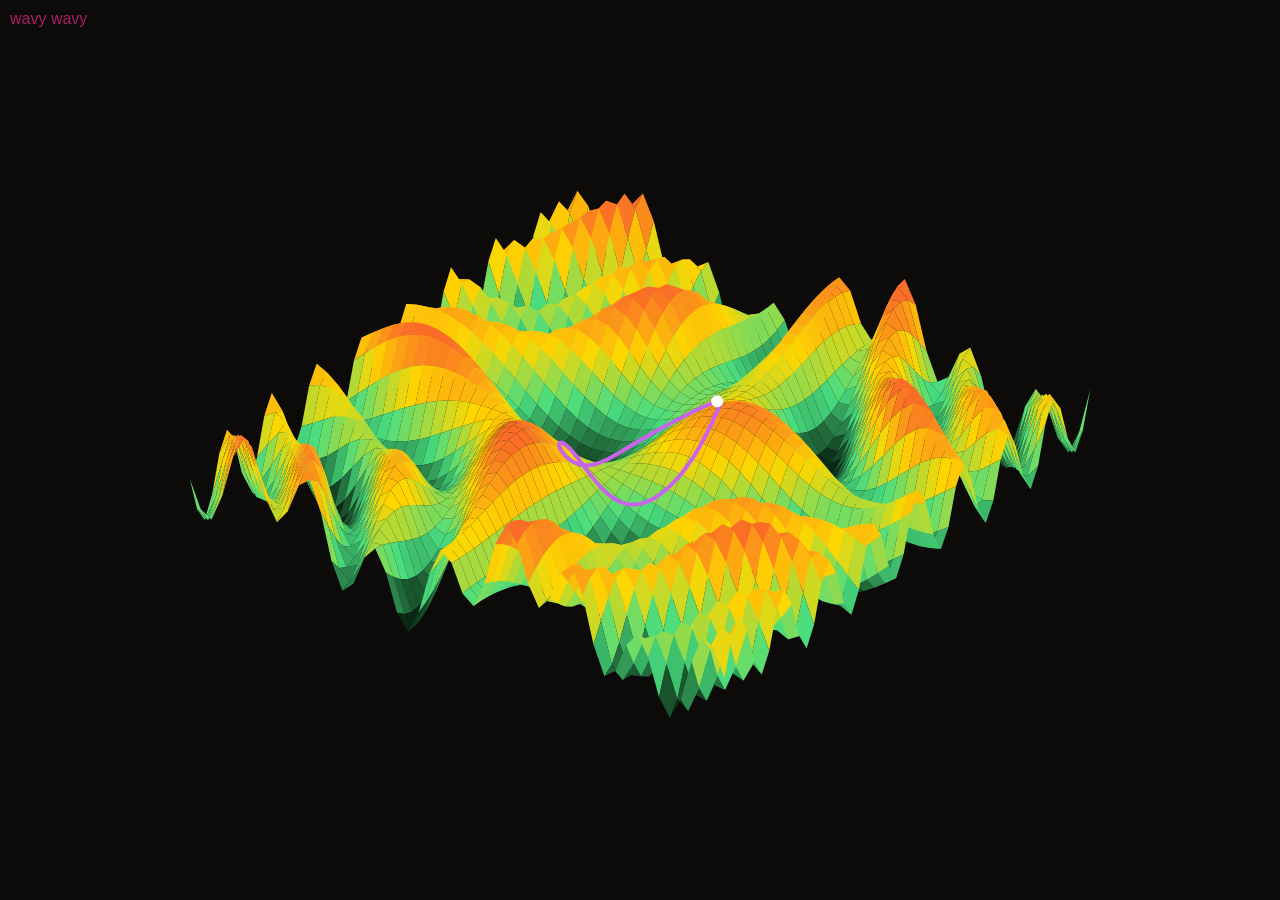
==== index.html @ e3e7c918 "implement real time wave terrain fm  engine terrain.js: 3D variables, terrain  formulas, rendering c" ====
<!doctype html>
<html>
  <head>
    <meta charset="utf-8">
    <title>Wave Terrain</title>

    <style>
      body {
        margin: 0;
        overflow: hidden;
        background: rgb(4, 93, 82);
      }

      canvas {
        display: block;
        width: 100vw;
        height: 100vh;
      }

      #info {
        position: absolute;
        top: 10px;
        left: 10px;

        color: rgb(168, 30, 104);
        font-family: Arial, sans-serif;
      }
    </style>
  </head>

  <body>
    <div id="info">wavy wavy</div>

    <canvas id="canvas"></canvas>

    <script type="module" src="./js/main.js"></script>
  </body>

</html>
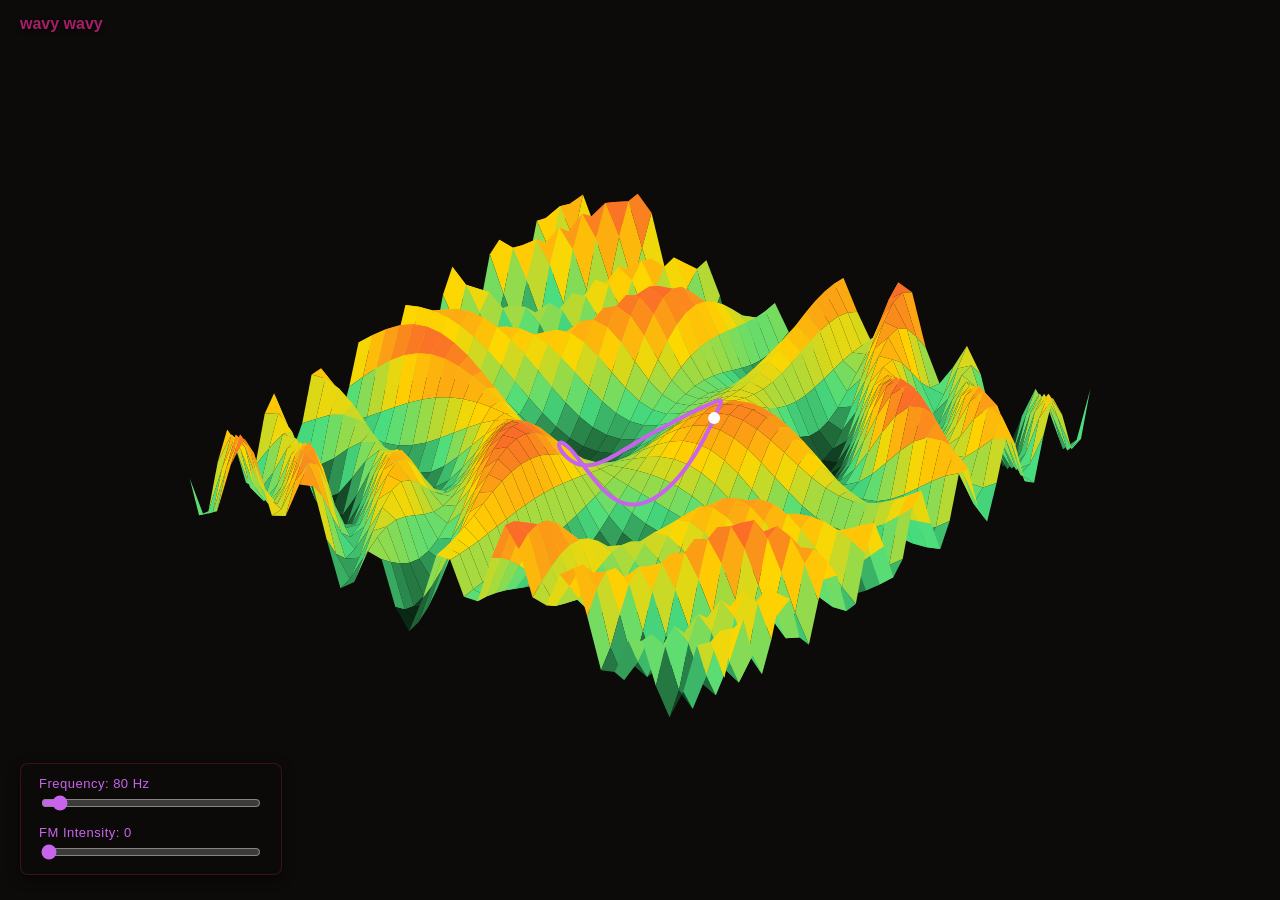
==== commit 748ae040: "added fm mod and frequency sliders" ====
--- a/index.html
+++ b/index.html
@@ -2,13 +2,13 @@
 <html>
   <head>
     <meta charset="utf-8">
-    <title>Wave Terrain</title>
-
+    <title>Wave Terrain Synthesis</title>
     <style>
       body {
         margin: 0;
         overflow: hidden;
-        background: rgb(4, 93, 82);
+        background: #0c0b0a;
+        user-select: none;
       }
 
       canvas {
@@ -19,21 +19,67 @@
 
       #info {
         position: absolute;
-        top: 10px;
-        left: 10px;
+        top: 15px;
+        left: 20px;
+        color: rgb(168, 30, 104);
+        font-family: 'Segoe UI', Arial, sans-serif;
+        font-weight: bold;
+        text-shadow: 0 2px 4px rgba(0,0,0,0.5);
+        pointer-events: none;
+      }
 
-        color: rgb(168, 30, 104);
-        font-family: Arial, sans-serif;
+      .slidecontainer {
+        position: absolute;
+        bottom: 25px;
+        left: 20px;
+        z-index: 10;
+        background: rgba(12, 11, 10, 0.85);
+        padding: 12px 18px;
+        border-radius: 8px;
+        box-shadow: 0 4px 12px rgba(0,0,0,0.5);
+        border: 1px solid rgba(168, 30, 104, 0.3);
+        font-family: 'Segoe UI', Arial, sans-serif;
+        color: #ffffff;
+        display: flex;
+        flex-direction: column;
+        gap: 6px;
+      }
+
+      .slidecontainer label {
+        font-size: 13px;
+        letter-spacing: 0.5px;
+        color: #c864ec;
+      }
+
+      .slider {
+        width: 220px;
+        cursor: pointer;
+        accent-color: #c864ec;
       }
     </style>
   </head>
-
   <body>
     <div id="info">wavy wavy</div>
+    
+      <div class="slidecontainer">
+
+        
+
+        <div style="display: flex; flex-direction: column; gap: 2px;">
+          <label id="freq-display">Frequency:</label>
+          <input type="range" min="40" max="800" value="80" class="slider" id="freq">
+        </div>
+
+        <div style="display: flex; flex-direction: column; gap: 2px; margin-top: 6px;">
+          <label id="fm-display">FM Intensity: </label>
+          <input type="range" min="0" max="500" value="0" class="slider" id="fm-index">
+        </div>
+      </div>
+
 
     <canvas id="canvas"></canvas>
 
+    <!-- Entry point module script -->
     <script type="module" src="./js/main.js"></script>
   </body>
-
-</html>+</html>
